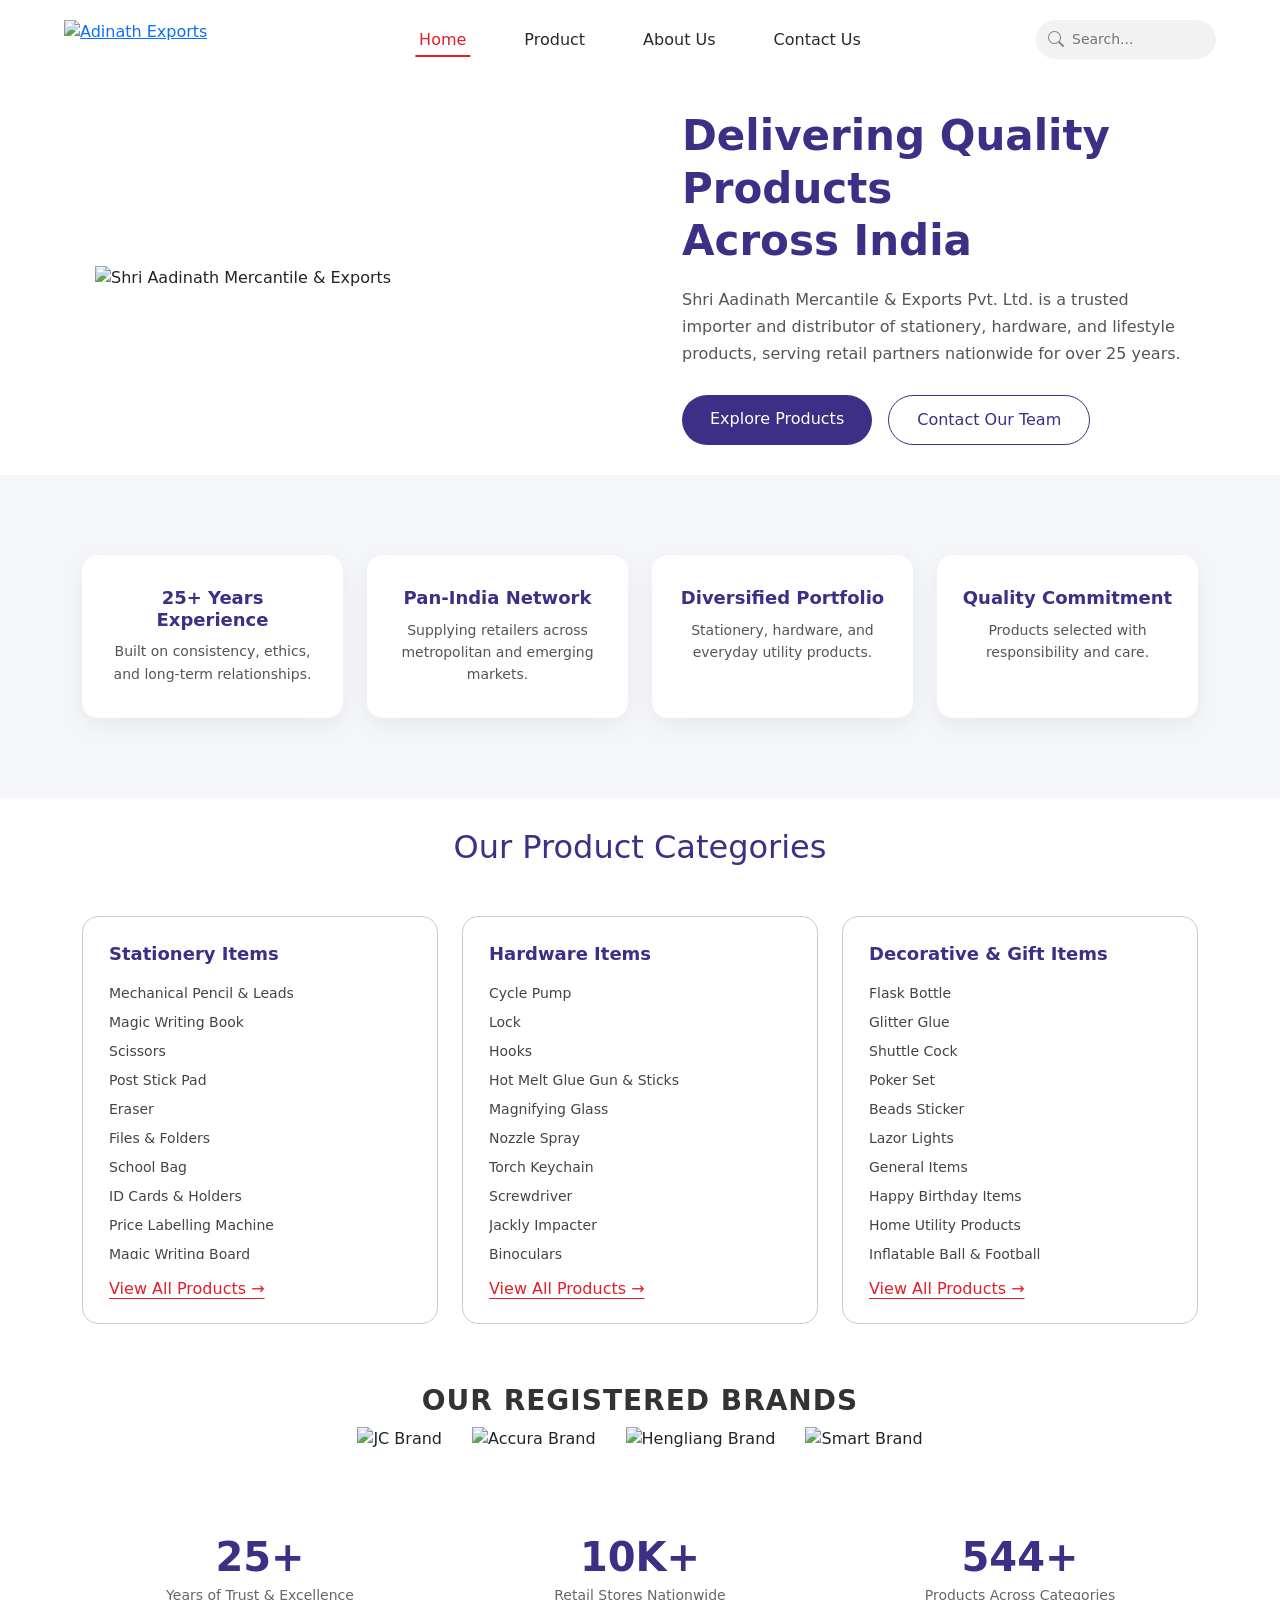
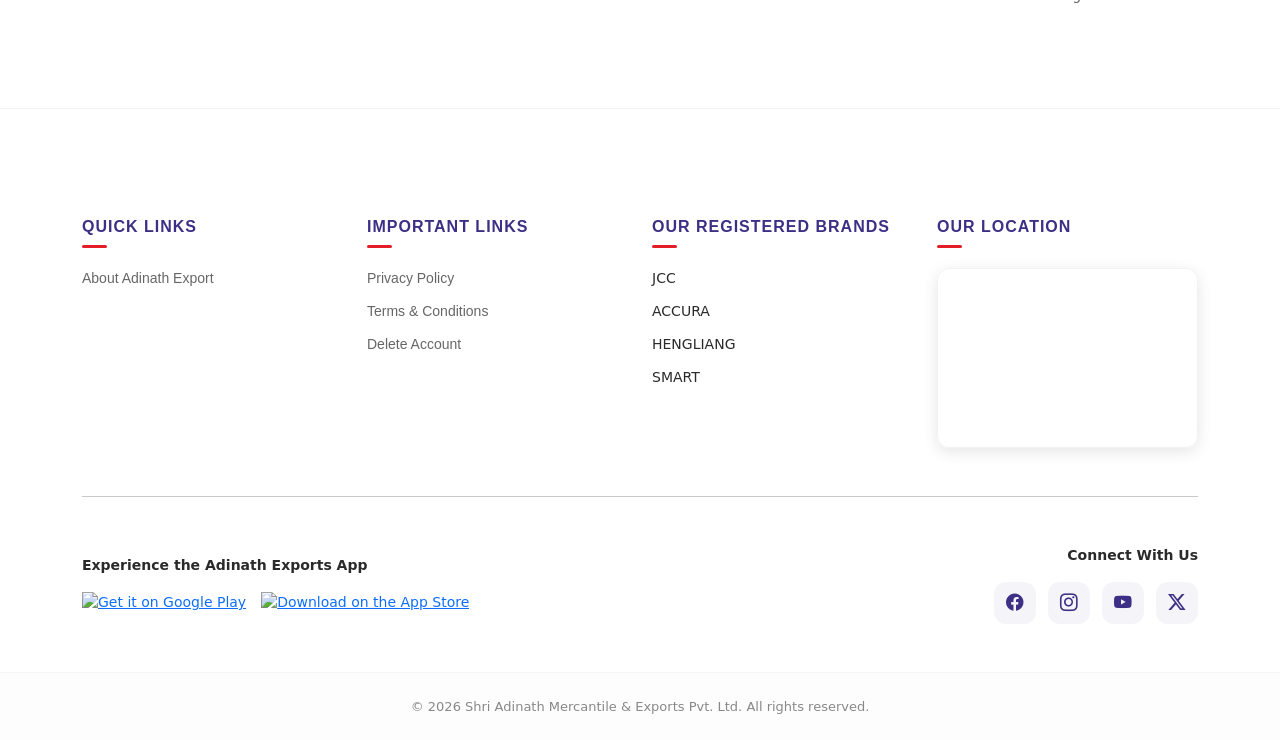
==== index.html @ 2acdf308 "Add files via upload" ====
<!DOCTYPE html>
<html lang="en">
<head>
  <meta charset="UTF-8">
  <meta name="viewport" content="width=device-width, initial-scale=1">
  <title>Shri Adinath Mercantile & Exports Pvt. Ltd. | Premium Apparel & Fabric Exports</title>
  <meta name="description" content="Shri Adinath Mercantile & Exports Pvt. Ltd. is a leading exporter of premium apparel, fabrics, and textiles. Discover our registered brands like JCC, ACCURA, and more.">
  <meta name="keywords" content="Adinath Exports, Textile Exporter, Premium Apparel, Fabrics, JCC, ACCURA, Apparel Export India">
  
  <!-- Open Graph / Facebook -->
  <meta property="og:type" content="website">
  <meta property="og:url" content="https://adinathexports.com/">
  <meta property="og:title" content="Shri Adinath Mercantile & Exports Pvt. Ltd.">
  <meta property="og:description" content="Leading exporter of premium apparel and fabrics. Discover our quality registered brands.">
  <meta property="og:image" content="https://is1-ssl.mzstatic.com/image/thumb/Purple221/v4/af/8e/77/af8e77d0-ebf9-2d97-1d49-61bb8e4cad84/AppIcon-0-0-1x_U007emarketing-0-8-0-85-220.png/200x200ia-75.webp">

  <!-- Bootstrap -->
  <link href="https://cdn.jsdelivr.net/npm/bootstrap@5.3.3/dist/css/bootstrap.min.css" rel="stylesheet">
  <link href="https://cdn.jsdelivr.net/npm/bootstrap-icons/font/bootstrap-icons.css" rel="stylesheet">

  <!-- Custom CSS -->
    <link rel="stylesheet" href="css/footer.css">
    <link rel="stylesheet" href="css/navbar.css">
    <link rel="stylesheet" href="css/style.css">

    <link rel="shortcut icon" href="https://is1-ssl.mzstatic.com/image/thumb/Purple221/v4/af/8e/77/af8e77d0-ebf9-2d97-1d49-61bb8e4cad84/AppIcon-0-0-1x_U007emarketing-0-8-0-85-220.png/200x200ia-75.webp" type="image/x-icon">
</head>

<body>

<!-- ================= Futuristic Navbar ================= -->
<header class="futuristic-nav-wrapper">
    <nav class="navbar-pill">
        <!-- Logo -->
        <a class="nav-brand-pill" href="index.html">
            <img src="assets/logo.png" alt="Adinath Exports">
        </a>

        <!-- Desktop Menu -->
        <ul class="nav-links-pill d-none d-lg-flex">
            <li><a href="index.html" class="nav-link-item">Home</a></li>
            <li><a href="product.html" class="nav-link-item">Product</a></li>
            <li><a href="about.html" class="nav-link-item">About Us</a></li>
            <li><a href="contact-us.html" class="nav-link-item">Contact Us</a></li>
        </ul>

        <!-- Right Side -->
        <div class="nav-right-wrap">
            <div class="nav-search-pill d-none d-lg-block">
                <i class="bi bi-search"></i>
                <input type="text" id="searchInput" placeholder="Search..." onkeyup="searchProducts()">
            </div>
            <button class="mobile-toggle-btn" id="mobileNavToggle">
                <i class="bi bi-list"></i>
            </button>
        </div>
    </nav>
</header>

<!-- Mobile Overlay Menu -->
<div class="mobile-nav-overlay" id="mobileNavOverlay">
    <button class="close-mobile-nav" id="closeMobileNav">&times;</button>
    <ul class="mobile-nav-links">
        <li><a href="index.html">Home</a></li>
        <li><a href="product.html">Product</a></li>
        <li><a href="about.html">About Us</a></li>
        <li><a href="contact-us.html">Contact Us</a></li>
    </ul>
</div>

<!-- Extra spacer for the navbar -->
<div style="height: 80px;"></div>

<!-- ================= HOME : HERO ================= -->
<section class="home-hero paddingtop">
    <div class="container ">
      <div class="row align-items-center gy-4">

        <!-- LEFT : IMAGE -->
        <div class="col-12 col-lg-6">
          <div class="hero-visual">
            <img
              src="./assets/Banner1.jpeg"
              alt="Shri Aadinath Mercantile & Exports"
              class="hero-image"
            >
          </div>
        </div>

        <!-- RIGHT : TEXT -->
        <div class="col-12 col-lg-6">
          <div class="hero-content">
            <h1 class="hero-title">
              Delivering Quality Products<br>
              Across India
            </h1>

            <p class="hero-subtitle">
              Shri Aadinath Mercantile & Exports Pvt. Ltd. is a trusted importer
              and distributor of stationery, hardware, and lifestyle products,
              serving retail partners nationwide for over 25 years.
            </p>

            <div class="hero-actions">
              <a href="product.html" class="btn-primary">Explore Products</a>
              <a href="contact-us.html" class="btn-secondary">Contact Our Team</a>
            </div>
          </div>
        </div>

      </div>
    </div>
  </section>

<!-- ================= WHY CHOOSE US ================= -->
<section class="home-pillars">
  <div class="container">
    <div class="row g-4 text-center">

      <div class="col-12 col-md-6 col-lg-3">
        <div class="pillar-card">
          <h3>25+ Years Experience</h3>
          <p>Built on consistency, ethics, and long-term relationships.</p>
        </div>
      </div>

      <div class="col-12 col-md-6 col-lg-3">
        <div class="pillar-card">
          <h3>Pan-India Network</h3>
          <p>Supplying retailers across metropolitan and emerging markets.</p>
        </div>
      </div>

      <div class="col-12 col-md-6 col-lg-3">
        <div class="pillar-card">
          <h3>Diversified Portfolio</h3>
          <p>Stationery, hardware, and everyday utility products.</p>
        </div>
      </div>

      <div class="col-12 col-md-6 col-lg-3">
        <div class="pillar-card">
          <h3>Quality Commitment</h3>
          <p>Products selected with responsibility and care.</p>
        </div>
      </div>

    </div>
  </div>
</section>

<!-- ================= PRODUCT CATEGORIES ================= -->
<section class="home-categories padding-top-bottom">
  <div class="container ">
    <h2 class="section-title">Our Product Categories</h2>

    <div class="row g-4">

      <!-- Stationery -->
      <div class="col-12 col-md-4">
        <div class="category-card">
          <h3>Stationery Items</h3>

          <ul class="category-list">
            <li>Mechanical Pencil & Leads</li>
            <li>Magic Writing Book</li>
            <li>Scissors</li>
            <li>Post Stick Pad</li>
            <li>Eraser</li>
            <li>Files & Folders</li>
            <li>School Bag</li>
            <li>ID Cards & Holders</li>
            <li>Price Labelling Machine</li>
            <li>Magic Writing Board</li>
            <li>Pen Stand</li>
            <li>Marker Pen</li>
            <li>Pens</li>
            <li>Pouch Items</li>
            <li>Project Items</li>
            <li>Coloring Items</li>
            <li>Sharpeners</li>
            <li>Cutter Items</li>
            <li>Tapes</li>
            <li>Correction Pen & Tape</li>
            <li>Highlighter Pen</li>
            <li>Compass</li>
            <li>Scale & Rulers</li>
            <li>Diary</li>
            <li>Binder Clip</li>
            <li>Finger Counter</li>
            <li>Magnet Compass Box</li>
          </ul>

          <a href="product.html" class="view-link">View All Products →</a>
        </div>
      </div>

      <!-- Hardware -->
      <div class="col-12 col-md-4">
        <div class="category-card">
          <h3>Hardware Items</h3>

          <ul class="category-list">
            <li>Cycle Pump</li>
            <li>Lock</li>
            <li>Hooks</li>
            <li>Hot Melt Glue Gun & Sticks</li>
            <li>Magnifying Glass</li>
            <li>Nozzle Spray</li>
            <li>Torch Keychain</li>
            <li>Screwdriver</li>
            <li>Jackly Impacter</li>
            <li>Binoculars</li>
          </ul>

          <a href="product.html" class="view-link">View All Products →</a>
        </div>
      </div>

      <!-- Decorative -->
      <div class="col-12 col-md-4">
        <div class="category-card">
          <h3>Decorative & Gift Items</h3>

          <ul class="category-list">
            <li>Flask Bottle</li>
            <li>Glitter Glue</li>
            <li>Shuttle Cock</li>
            <li>Poker Set</li>
            <li>Beads Sticker</li>
            <li>Lazor Lights</li>
            <li>General Items</li>
            <li>Happy Birthday Items</li>
            <li>Home Utility Products</li>
            <li>Inflatable Ball & Football</li>
            <li>Laundry Bags</li>
            <li>Grooming & Beauty Items</li>
            <li>Wall Stickers</li>
            <li>Moti Pin</li>
            <li>Nail Cutters</li>
            <li>Razor</li>
            <li>Curly Ribbon</li>
            <li>Tooth Pick</li>
            <li>Round Clip</li>
            <li>Art & Craft Items</li>
            <li>Gift Wrapping Paper & Roll</li>
            <li>Potli</li>
            <li>Sticker</li>
            <li>Sipper Bottle</li>
          </ul>

          <a href="product.html" class="view-link">View All Products →</a>
        </div>
      </div>

    </div>
  </div>
</section>

<!-- ================= BRANDS SECTION ================= -->
<section class="home-brands">
  <div class="container text-center">

    <h2 class="brands-title" style="margin-bottom: 10px;">OUR REGISTERED BRANDS</h2>

    <div class="brands-row">
      <img src="assets/brands/JCC.jpeg" alt="JC Brand">
      <img src="assets/brands/accura.png" alt="Accura Brand">
      <img src="assets/brands/HL.png" alt="Hengliang Brand">
      <img src="assets/brands/smart.png" alt="Smart Brand">
    </div>

  </div>
</section>

<!-- ================= IMPACT ================= -->
<section class="home-impact">
  <div class="container">
    <div class="row text-center g-4">

      <div class="col-12 col-md-4">
        <div class="impact-card">
          <h3>25+</h3>
          <p>Years of Trust & Excellence</p>
        </div>
      </div>

      <div class="col-12 col-md-4">
        <div class="impact-card">
          <h3>10K+</h3>
          <p>Retail Stores Nationwide</p>
        </div>
      </div>

      <div class="col-12 col-md-4">
        <div class="impact-card">
          <h3>1000+</h3>
          <p>Products Across Categories</p>
        </div>
      </div>

    </div>
  </div>
</section>

<!-- ================= Common Footer ================= -->
    <footer class="site-footer mt-5">
      <div class="container py-4 py-md-5">
        <div class="row gy-4 gy-md-5">

          <!-- Quick Links -->
          <div class="col-lg-3 col-md-6">
            <h6 class="footer-title">Quick Links</h6>
            <ul class="footer-links">
              <li><a href="about.html">About Adinath Export</a></li>
            </ul>
          </div>

          <!-- Important Links -->
          <div class="col-lg-3 col-md-6">
            <h6 class="footer-title">Important Links</h6>
            <ul class="footer-links">
              <li><a href="privacy-policy.html">Privacy Policy</a></li>
              <li><a href="terms-and-conditions.html">Terms & Conditions</a></li>
              <li><a href="delete-account.html">Delete Account</a></li>
            </ul>
          </div>

          <!-- Registered Brands -->
          <div class="col-lg-3 col-md-6">
            <h6 class="footer-title">Our Registered Brands</h6>
            <ul class="footer-links">
              <li>JCC</li>
              <li>ACCURA</li>
              <li>HENGLIANG</li>
              <li>SMART</li>
            </ul>
          </div>

          <!-- Google Map -->
          <div class="col-lg-3 col-md-6">
            <h6 class="footer-title">Our Location</h6>
            <div class="map-responsive">
              <iframe
                src="https://www.google.com/maps/embed?pb=!1m18!1m12!1m3!1d3773.5616093061044!2d72.83063687418081!3d18.950789055893306!2m3!1f0!2f0!3f0!3m2!1i1024!2i768!4f13.1!3m3!1m2!1s0x3be7ce23902a4e11%3A0x49a48bdf273b6c0a!2sSHRI%20AADINATH%20MERCANTILE%20%26%20EXPORTS%20PVT%20LTD!5e0!3m2!1sen!2sin!4v1767275908336!5m2!1sen!2sin"
                loading="lazy"
                allowfullscreen
                referrerpolicy="no-referrer-when-downgrade">
              </iframe>
            </div>
          </div>

        </div>

        <!-- App & Social side by side on desktop -->
        <hr class="my-4 my-md-5 opacity-10">
        <div class="row align-items-center gy-4 justify-content-between">
          <!-- App Download Section -->
          <div class="col-md-6 col-lg-5">
            <p class="footer-app-text mb-3 fw-semibold text-indigo">Experience the Adinath Exports App</p>
            <div class="app-buttons mb-0">
              <a href="https://play.google.com/store/apps/details?id=app.sam&hl=en_IN"
                target="_blank"
                rel="noopener noreferrer"
                aria-label="Download Adinath Exports App from Google Play">
                <img src="https://upload.wikimedia.org/wikipedia/commons/7/78/Google_Play_Store_badge_EN.svg"
                  alt="Get it on Google Play">
              </a>

              <a href="https://apps.apple.com/in/app/aadinath-exports/id6476626373"
                target="_blank"
                rel="noopener noreferrer"
                aria-label="Download Adinath Exports App from Apple App Store">
                <img src="https://developer.apple.com/assets/elements/badges/download-on-the-app-store.svg"
                  alt="Download on the App Store">
              </a>
            </div>
          </div>

          <!-- Social Media Section -->
          <div class="col-md-6 col-lg-4 text-md-end">
            <p class="mb-3 fw-semibold text-indigo">Connect With Us</p>
            <div class="social-icons justify-content-md-end">
              <a href="#" aria-label="Facebook"><i class="bi bi-facebook"></i></a>
              <a href="#" aria-label="Instagram"><i class="bi bi-instagram"></i></a>
              <a href="#" aria-label="YouTube"><i class="bi bi-youtube"></i></a>
              <a href="#" aria-label="Twitter"><i class="bi bi-twitter-x"></i></a>
            </div>
          </div>
        </div>
      </div>

      <!-- Footer Bottom -->
      <div class="footer-bottom text-center py-3 py-md-4">
        <div class="container">
          <p class="mb-0">&copy; <span id="year"></span> Shri Adinath Mercantile & Exports Pvt. Ltd. All rights reserved.</p>
        </div>
      </div>
    </footer>

<script src="https://cdn.jsdelivr.net/npm/bootstrap@5.3.3/dist/js/bootstrap.bundle.min.js"></script>
<script src="js/common.js" defer></script>
<script src="js/navbar.js" defer></script>
<script src="js/footer.js" defer></script>
<script src="js/script.js" defer></script>
<script src="js/loader.js" defer></script>
</body>
</html>
---- css/footer.css ----
/* ===== Color Palette ===== */
:root{
  --crimson:#E31E27;
  --indigo:#3D2F85;
  --charcoal:#2A2A2A;
  --silver:#C7CAD6;
  --offwhite:#F5F6FA;
}

/* ===== Scrollbar ===== */
::-webkit-scrollbar {
  width: 10px;
}
::-webkit-scrollbar-track {
  background: #f4f6f8;
}
::-webkit-scrollbar-thumb {
  background: linear-gradient(180deg, #1f3c88, #4a6cf7);
  border-radius: 10px;
}
::-webkit-scrollbar-thumb:hover {
  background: linear-gradient(180deg, #162c6e, #364fc7);
}
* {
  scrollbar-width: thin;
  scrollbar-color: #4a6cf7 #f4f6f8;
}

/* ===== Footer ===== */
.site-footer {
  background: #fff; /* Switch to clean white for more premium look */
  color: var(--charcoal);
  border-top: 1px solid rgba(0,0,0,0.05);
  font-size: 14px;
  padding-top: 60px;
}

.footer-title {
  font-family: 'Poppins', sans-serif;
  font-weight: 600;
  font-size: 1rem;
  color: var(--indigo);
  margin-bottom: 20px;
  position: relative;
  text-transform: uppercase;
  letter-spacing: 1px;
}

@media (max-width: 991px) {
  .footer-title {
    text-align: center;
  }
  .footer-title::after {
    margin: 8px auto 0; /* Center the red underline on mobile */
  }
}

.footer-title::after {
  content: "";
  width: 25px;
  height: 3px;
  background: var(--crimson, #E31E27);
  display: block;
  margin-top: 8px;
  border-radius: 2px;
}

.footer-links {
  list-style: none;
  padding: 0;
  margin: 0;
}

@media (max-width: 991px) {
  .footer-links {
    text-align: center;
  }
}

.footer-links li {
  margin-bottom: 12px;
}

.footer-links a {
  text-decoration: none;
  color: #666;
  font-family: 'Poppins', sans-serif;
  font-weight: 400;
  transition: all 0.3s ease;
  display: inline-block;
}

.footer-links a:hover {
  color: var(--crimson);
  transform: translateX(5px);
}

/* Map */
.map-responsive {
  position: relative;
  width: 100%;
  height: 180px;
  overflow: hidden;
  border-radius: 12px;
  box-shadow: 0 5px 15px rgba(0,0,0,0.05);
  border: 1px solid rgba(0,0,0,0.03);
  touch-action: manipulation;
}

.map-responsive iframe {
  position: absolute;
  inset: 0;
  width: 100%;
  height: 100%;
  border: 0;
  pointer-events: auto;
}

/* App Buttons */
.app-buttons {
  display: flex;
  gap: 15px;
}

@media (max-width: 991px) {
  .app-buttons {
    justify-content: center;
  }
  .footer-app-text {
    text-align: center;
  }
}

.app-buttons a {
  display: inline-block;
}

.app-buttons img {
  height: 42px;
  object-fit: contain;
}

/* Social Icons */
.social-icons {
  display: flex;
  gap: 12px;
  justify-content: flex-end;
}

.social-icons a {
  display: inline-flex;
  align-items: center;
  justify-content: center;
  width: 42px;
  height: 42px;
  border-radius: 12px;
  background: rgba(61, 47, 133, 0.05);
  color: var(--indigo);
  text-decoration: none;
  font-size: 1.1rem;
  transition: all 0.3s ease;
}

.social-icons a:hover {
  background: var(--indigo);
  color: #fff;
  transform: translateY(-3px);
  box-shadow: 0 5px 15px rgba(61, 47, 133, 0.2);
}

/* Footer Bottom */
.footer-bottom {
  background: #fdfdfd;
  color: #888;
  font-size: 13px;
  border-top: 1px solid rgba(0,0,0,0.03);
}

@media (max-width: 991px) {
  .social-icons {
    justify-content: center;
  }
  .site-footer {
    text-align: center;
  }
  .info-details {
    text-align: center;
  }
}

/* ===== Mobile Search FAB ===== */
#mobileSearchFab {
    position: fixed;
    bottom: 30px;
    right: 25px;
    width: 50px; /* Maintained the smaller size */
    height: 50px;
    background: linear-gradient(135deg, var(--indigo), #5a49b8);
    color: white;
    border-radius: 50%;
    display: none; /* Hidden by default */
    align-items: center;
    justify-content: center;
    font-size: 20px;
    box-shadow: 0 8px 25px rgba(61, 47, 133, 0.4);
    cursor: pointer;
    z-index: 2020;
    transition: all 0.4s cubic-bezier(0.175, 0.885, 0.32, 1.275);
    border: 2px solid rgba(255, 255, 255, 0.1);
}

#mobileSearchFab::after {
    content: '';
    position: absolute;
    width: 100%;
    height: 100%;
    border-radius: 50%;
    background: var(--indigo);
    opacity: 0.4;
    animation: fabPulse 2s infinite;
    z-index: -1;
}

@keyframes fabPulse {
    0% { transform: scale(1); opacity: 0.4; }
    100% { transform: scale(1.6); opacity: 0; }
}

/* ===== Search Overlay ===== */
#mobileSearchOverlay {
    position: fixed;
    top: 0;
    left: 0;
    width: 100%;
    height: 100%;
    background: rgba(15, 12, 41, 0.85);
    backdrop-filter: blur(20px);
    -webkit-backdrop-filter: blur(20px);
    z-index: 2100;
    display: flex;
    align-items: center;
    justify-content: center;
    opacity: 0;
    visibility: hidden;
    transition: all 0.5s cubic-bezier(0.4, 0, 0.2, 1);
}

#mobileSearchOverlay.active {
    opacity: 1;
    visibility: visible;
}

.search-container {
    width: 100%;
    max-width: 600px;
    padding: 40px 20px;
    text-align: center;
    position: relative;
    transform: translateY(30px);
    transition: transform 0.5s cubic-bezier(0.4, 0, 0.2, 1);
}

#mobileSearchOverlay.active .search-container {
    transform: translateY(0);
}

#closeSearchOverlay {
    position: absolute;
    top: -80px;
    right: 20px;
    font-size: 32px;
    opacity: 0.8;
    color: white;
    background: transparent;
    border: none;
    transition: transform 0.3s ease;
}

#closeSearchOverlay:hover {
    transform: rotate(90deg);
    opacity: 1;
}

.search-box input {
    width: 100%;
    background: transparent;
    border: none;
    border-bottom: 2px solid rgba(255, 255, 255, 0.2);
    color: white;
    font-size: 2.2rem;
    font-weight: 300;
    padding: 15px 0;
    outline: none;
    text-align: center;
    transition: border-bottom-color 0.4s ease;
}

.search-box input:focus {
    border-bottom-color: var(--crimson);
}

.search-box input::placeholder {
    color: rgba(255, 255, 255, 0.2);
}

.search-hint {
    color: rgba(255, 255, 255, 0.5);
    margin-top: 20px;
    font-size: 0.9rem;
    letter-spacing: 1px;
    text-transform: uppercase;
    opacity: 0;
    transform: translateY(10px);
    transition: all 0.5s ease 0.3s;
}

#mobileSearchOverlay.active .search-hint {
    opacity: 1;
    transform: translateY(0);
}

/* Show FAB only on mobile */
@media (max-width: 991px) {
    #mobileSearchFab {
        display: flex;
    }
}
---- css/navbar.css ----
/* Futuristic Glassmorphism Navbar */
:root {
  --nav-height: 80px;
  --nav-pill-bg: rgba(255, 255, 255, 0.75);
  --nav-pill-blur: 15px;
  --nav-text: var(--charcoal);
  --nav-active: var(--crimson);
  --nav-border: rgba(255, 255, 255, 0.3);
  --nav-shadow: 0 8px 32px rgba(31, 38, 135, 0.07);
}

/* Navbar Wrapper (Sticky/Fixed) */
.futuristic-nav-wrapper {
  position: fixed;
  top: 0;
  left: 0;
  width: 100%;
  z-index: 2000;
  transition: all 0.4s cubic-bezier(0.4, 0, 0.2, 1);
}

.scrolled .futuristic-nav-wrapper {
  box-shadow: var(--nav-shadow);
}

/* Full Width Container */
.navbar-pill {
  width: 100%;
  background: var(--nav-pill-bg);
  backdrop-filter: blur(var(--nav-pill-blur));
  -webkit-backdrop-filter: blur(var(--nav-pill-blur));
  border-bottom: 1px solid var(--nav-border);
  height: var(--nav-height);
  display: flex;
  justify-content: space-between;
  align-items: center;
  padding: 0 5%;
  transition: all 0.4s ease;
}

.scrolled .navbar-pill {
  background: rgba(255, 255, 255, 0.95);
  height: 60px;
}

.nav-brand-pill {
  flex: 1;
  display: flex;
  justify-content: flex-start;
}

.nav-brand-pill img {
  height: 40px;
  transition: height 0.3s ease;
}

.scrolled .nav-brand-pill img {
  height: 35px;
}

.nav-links-pill {
  display: flex;
  gap: 50px;
  list-style: none;
  margin: 0;
  padding: 0;
  flex: 0 1 auto;
}

.nav-link-item {
  position: relative;
  color: var(--nav-text);
  font-weight: 500;
  padding: 8px 4px;
  text-decoration: none;
  transition: color 0.3s ease;
}

.nav-link-item:hover,
.nav-link-item.active {
  color: var(--nav-active);
}

.nav-link-item::after {
  content: '';
  position: absolute;
  bottom: 0;
  left: 50%;
  width: 0;
  height: 2px;
  background: var(--nav-active);
  transition: all 0.3s ease;
  transform: translateX(-50%);
}

.nav-link-item.active::after {
  width: 100%;
}

/* Search Box (Desktop) */
.nav-right-wrap {
    flex: 1;
    display: flex;
    justify-content: flex-end;
}

.nav-search-pill {
    position: relative;
}

.nav-search-pill input {
    background: rgba(0, 0, 0, 0.05);
    border: 1px solid transparent;
    border-radius: 30px;
    padding: 8px 15px 8px 35px;
    font-size: 14px;
    width: 180px;
    transition: all 0.3s ease;
}

.nav-search-pill input:focus {
    width: 240px;
    background: #fff;
    border-color: var(--indigo);
    outline: none;
    box-shadow: 0 0 0 4px rgba(61, 47, 133, 0.1);
}

.nav-search-pill i {
    position: absolute;
    left: 12px;
    top: 50%;
    transform: translateY(-50%);
    color: #888;
    pointer-events: none;
}

/* Mobile Toggle */
.mobile-toggle-btn {
  display: none;
  background: none;
  border: none;
  font-size: 24px;
  color: var(--indigo);
  cursor: pointer;
}

/* Mobile Menu Base */
@media (max-width: 991px) {
  .nav-links-pill, .nav-search-pill {
    display: none;
  }
  
  .mobile-toggle-btn {
    display: block;
  }
  
  .navbar-pill {
    justify-content: space-between;
  }
}

/* Mobile Menu Overlay */
.mobile-nav-overlay {
  position: fixed;
  top: 0;
  right: -100%;
  width: 100%;
  height: 100vh;
  background: rgba(255, 255, 255, 0.98);
  backdrop-filter: blur(20px);
  z-index: 3000;
  display: flex;
  flex-direction: column;
  align-items: center;
  justify-content: center;
  transition: right 0.5s cubic-bezier(0.4, 0, 0.2, 1);
}

.mobile-nav-overlay.open {
  right: 0;
}

.mobile-nav-links {
  list-style: none;
  padding: 0;
  text-align: center;
}

.mobile-nav-links li {
  margin: 25px 0;
}

.mobile-nav-links a {
  font-size: 24px;
  font-weight: 600;
  color: var(--indigo);
  text-decoration: none;
  transition: color 0.3s ease;
}

.mobile-nav-links a:hover,
.mobile-nav-links a.active {
  color: var(--crimson);
}

.close-mobile-nav {
  position: absolute;
  top: 30px;
  right: 30px;
  font-size: 30px;
  background: none;
  border: none;
  color: var(--charcoal);
  cursor: pointer;
}
---- css/style.css ----
:root {
  --crimson: #E31E27;
  --indigo: #3D2F85;
  --charcoal: #2A2A2A;
  --silver: #C7CAD6;
  --offwhite: #F5F6FA;
}

/* ================= HOME HERO ================= */
.home-hero {
  padding: 110px 0;
  background: #ffffff;
}

/* LEFT IMAGE */
.hero-visual {
  display: flex;
  justify-content: center;
  align-items: center;
}

.hero-image {
  width: 100%;
  max-width: 520px;
  height: auto;
  object-fit: contain;
}

/* RIGHT CONTENT */
.hero-content {
  padding-left: 30px;
}

.hero-title {
  font-size: 42px;
  font-weight: 600;
  color: var(--indigo);
  margin-bottom: 18px;
  line-height: 1.25;
}

.hero-subtitle {
  font-size: 16px;
  color: #555;
  line-height: 1.7;
  max-width: 520px;
}

.hero-actions {
  margin-top: 28px;
  display: flex;
  gap: 16px;
  flex-wrap: wrap;
}

/* BUTTONS */
.btn-primary {
  background: var(--indigo);
  color: #ffffff;
  padding: 12px 28px;
  border-radius: 30px;
  text-decoration: none;
  font-weight: 500;
  transition: background 0.3s ease;
}

.btn-primary:hover {
  background: #2f2468;
}

.btn-secondary {
  border: 1.5px solid var(--indigo);
  color: var(--indigo);
  padding: 12px 28px;
  border-radius: 30px;
  text-decoration: none;
  font-weight: 500;
  transition: all 0.3s ease;
}

.btn-secondary:hover {
  background: var(--indigo);
  color: #ffffff;
}

/* ================= RESPONSIVE ================= */
@media (max-width: 992px) {
  .hero-content {
    padding-left: 0;
    text-align: center;
  }

  .hero-actions {
    justify-content: center;
  }

  .hero-subtitle {
    margin-left: auto;
    margin-right: auto;
  }
}

@media (max-width: 576px) {
  .hero-title {
    font-size: 32px;
  }
}

.paddingtop{padding-top:30px;
padding-bottom: 30px;}

/* ================= WHY CHOOSE US ================= */
.home-pillars {
  padding: 80px 0;
  background: var(--offwhite);
}

.pillar-card {
  background: #ffffff;
  padding: 32px 24px;
  border-radius: 16px;
  height: 100%;
  transition: transform 0.3s ease, box-shadow 0.3s ease;
  box-shadow: 0 8px 24px rgba(0, 0, 0, 0.06);
}

.pillar-card h3 {
  font-size: 18px;
  font-weight: 600;
  color: var(--indigo);
  margin-bottom: 10px;
}

.pillar-card p {
  font-size: 14px;
  color: #555;
  line-height: 1.6;
  margin: 0;
}

/* Subtle hover (professional, not flashy) */
.pillar-card:hover {
  transform: translateY(-6px);
  box-shadow: 0 14px 34px rgba(61, 47, 133, 0.15);
}

/* ================= RESPONSIVE ================= */
@media (max-width: 576px) {
  .home-pillars {
    padding: 60px 0;
  }

  .pillar-card {
    padding: 26px 20px;
  }
}

/* ================= PRODUCT CATEGORIES ================= */
.home-categories {
  padding: 90px 0;
  background: #ffffff;
}

.section-title {
  text-align: center;
  font-size: 32px;
  color: var(--indigo);
  margin-bottom: 50px;
}

/* Category card */
.category-card {
  border: 1px solid var(--silver);
  border-radius: 16px;
  padding: 26px 26px 22px;
  height: 100%;                /* SAME HEIGHT */
  display: flex;
  flex-direction: column;
  transition: box-shadow 0.3s ease, transform 0.3s ease;
}

.category-card:hover {
  transform: translateY(-4px);
  box-shadow: 0 12px 30px rgba(61, 47, 133, 0.15);
}

.category-card h3 {
  font-size: 18px;
  font-weight: 600;
  color: var(--indigo);
  margin-bottom: 14px;
}

/* Scrollable list */
.category-list {
  list-style: none;
  padding-left: 0;
  margin: 0 0 18px;
  overflow-y: auto;           /* SCROLL INSIDE */
  flex-grow: 1;               /* FILL SPACE */
  max-height: 280px;
}

.category-list li {
  font-size: 14px;
  color: #444;
  padding: 4px 0;
}

/* Custom scrollbar (matches your site) */
.category-list::-webkit-scrollbar {
  width: 6px;
}

.category-list::-webkit-scrollbar-thumb {
  background: var(--silver);
  border-radius: 10px;
}

/* View link */
.view-link {
  font-weight: 500;
  color: var(--crimson);
  text-decoration: underline;
  text-underline-offset: 4px;
  transition: color 0.3s ease, text-decoration-color 0.3s ease;
}

/* HOVER UNDERLINE COLOR CHANGE */
.view-link:hover {
  color: var(--indigo);
  text-decoration-color: var(--indigo);
}

.padding-top-bottom{
    padding-top: 30px;
    padding-bottom: 30px;
}

/* ================= BRANDS SECTION ================= */
.home-brands {
  padding: 30px 0;
  background: #ffffff;
}

/* Title */
.brands-title {
  font-size: 28px;
  font-weight: 600;
  color: #333;
  letter-spacing: 1px;
  margin-bottom: 50px;
  text-transform: uppercase;
}

/* Logo Row */
.brands-row {
  display: flex;
  justify-content: center;
  align-items: center;
  gap: 30px;
  flex-wrap: wrap;
}

/* Logos */
.brands-row img {
  max-height: 200px;
  max-width: 180px;
  width: auto;
  height: auto;
  object-fit: contain;
  transition: transform 0.3s ease, opacity 0.3s ease;
}

/* Professional hover effect for brands */
.brands-row img:hover {
  transform: scale(1.1);
  opacity: 1;
  filter: drop-shadow(0 4px 8px rgba(0,0,0,0.1));
}

/* ================= RESPONSIVE ================= */
@media (max-width: 768px) {
  .brands-row {
    gap: 40px;
  }

  .brands-row img {
    max-height: 70px;
    max-width: 150px;
  }
}

@media (max-width: 480px) {
  .brands-title {
    font-size: 22px;
  }

  .brands-row {
    gap: 30px;
  }

  .brands-row img {
    max-height: 60px;
    max-width: 130px;
  }
}


/* ================= IMPACT ================= */
.home-impact {
  padding: 30px 0;
  background: #ffffff;
}

.impact-card {
  padding: 24px 16px;
  border-radius: 14px;
  transition: transform 0.25s ease, box-shadow 0.25s ease;
}

.impact-card h3 {
  font-size: 40px;
  font-weight: 600;
  color: var(--indigo);
  margin-bottom: 6px;
  line-height: 1.1;
}

.impact-card p {
  font-size: 14px;
  color: #666;
  margin: 0;
}

/* Modern Map Styling */
.map-responsive {
    overflow: hidden;
    border-radius: 12px;
    box-shadow: 0 4px 15px rgba(0,0,0,0.1);
    border: 1px solid rgba(0,0,0,0.05);
}

.map-responsive iframe {
    transition: transform 0.5s ease;
}

.map-responsive:hover iframe {
    transform: scale(1.02);
}

/* Subtle hover (depth without distraction) */
.impact-card:hover {
  transform: translateY(-4px);
  box-shadow: 0 12px 28px rgba(61, 47, 133, 0.15);
}

/* ================= RESPONSIVE ================= */
@media (max-width: 576px) {
  .impact-card h3 {
    font-size: 34px;
  }
}
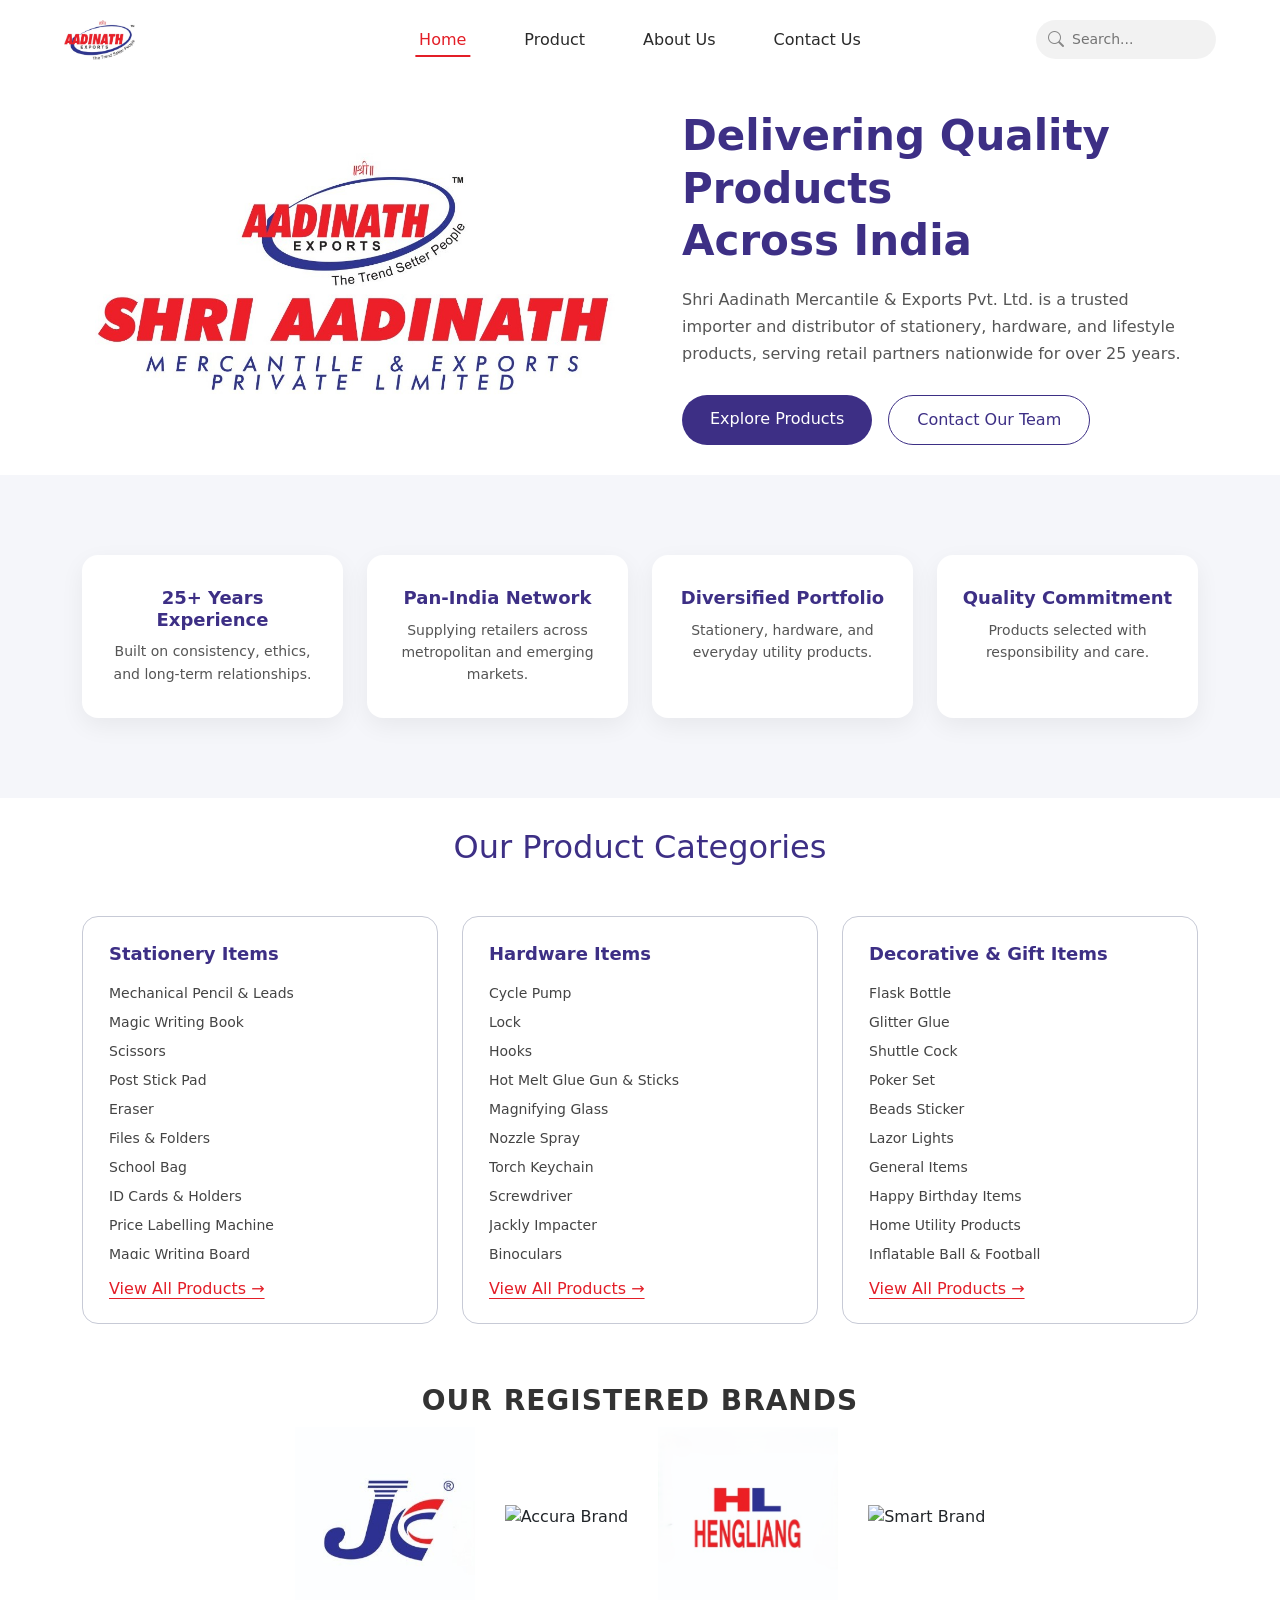
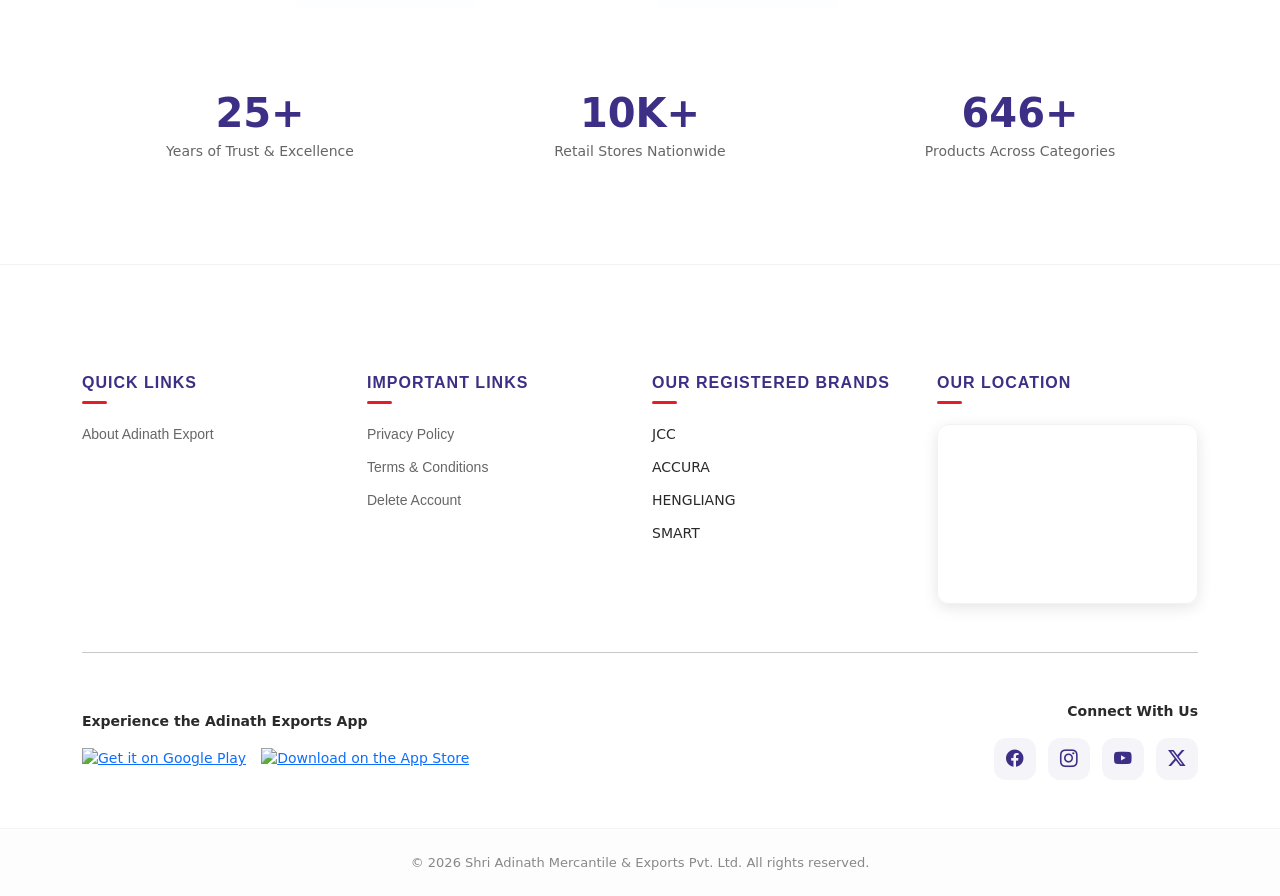
==== commit 19cebda4: "Update index.html" ====
--- a/index.html
+++ b/index.html
@@ -404,5 +404,9 @@
 <script src="js/footer.js" defer></script>
 <script src="js/script.js" defer></script>
 <script src="js/loader.js" defer></script>
+<script>
+  window.va = window.va || function () { (window.vaq = window.vaq || []).push(arguments); };
+</script>
+<script defer src="/_vercel/insights/script.js"></script>
 </body>
 </html>
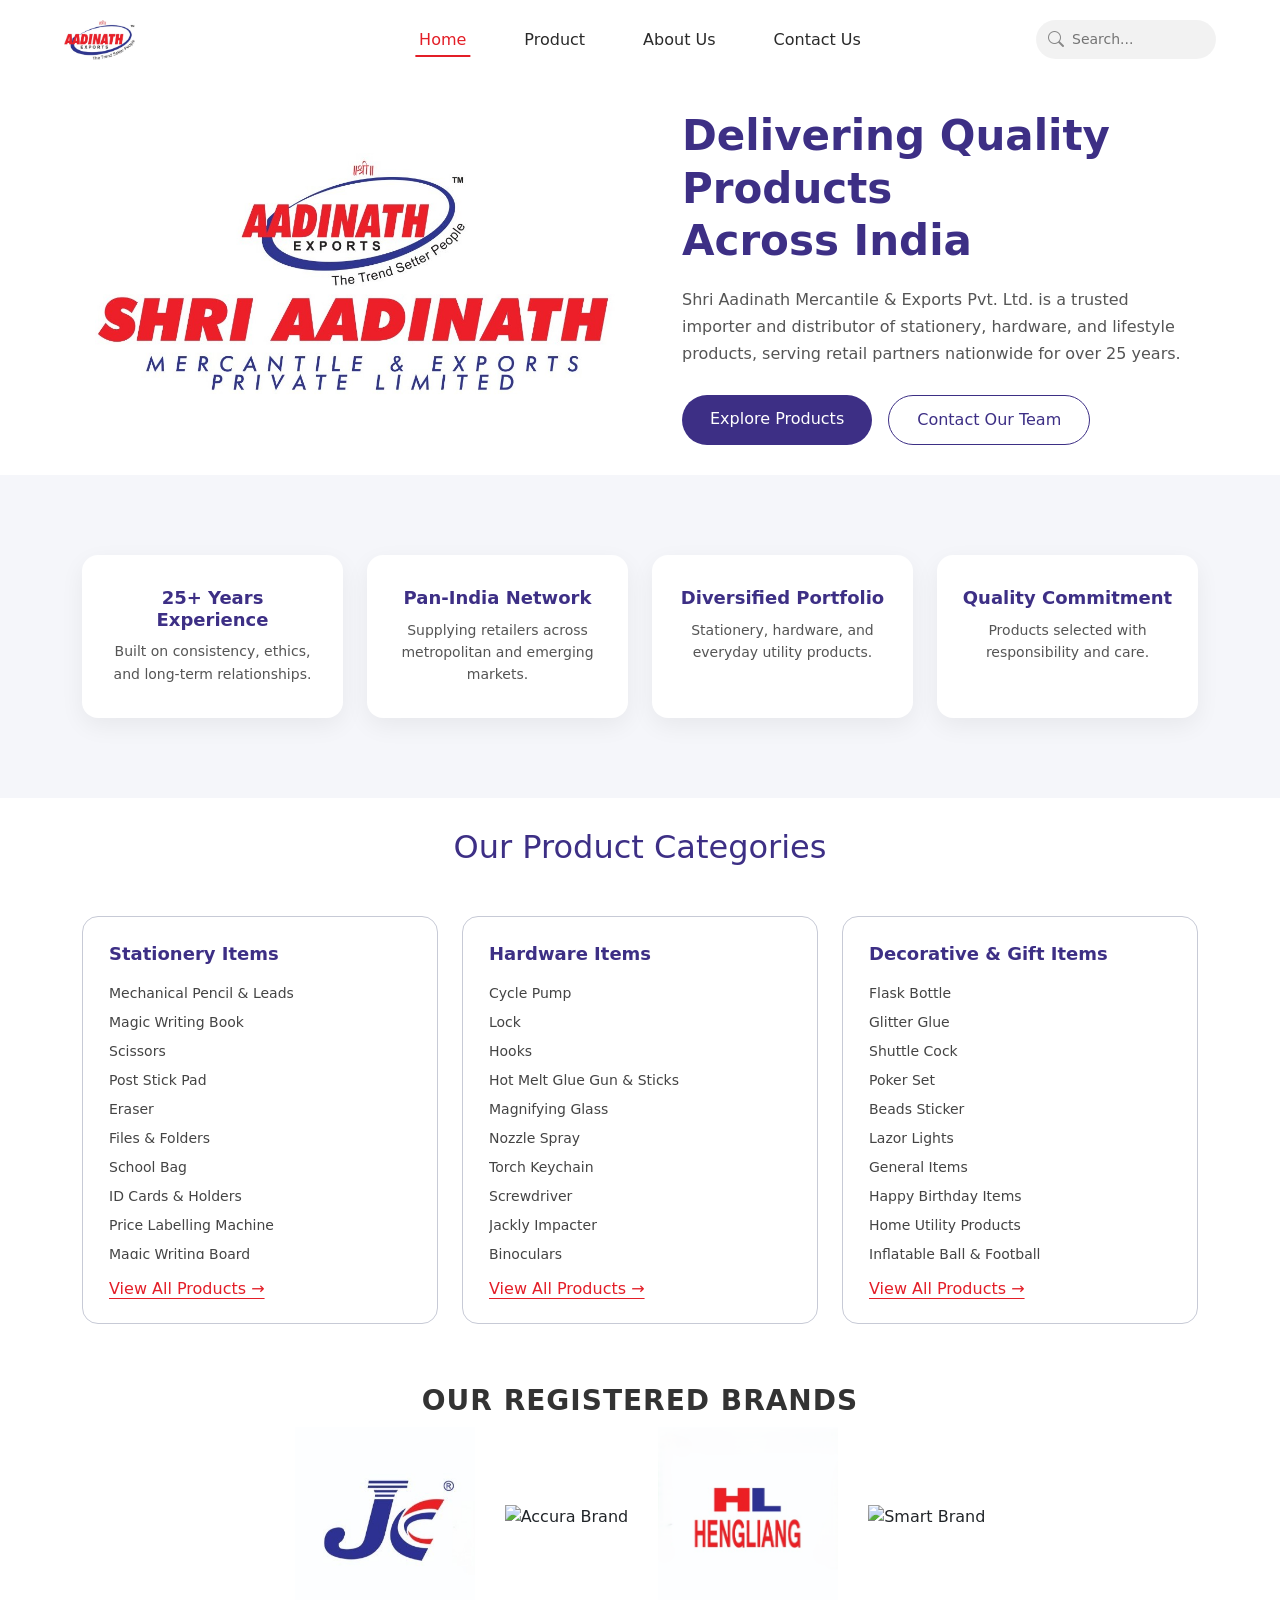
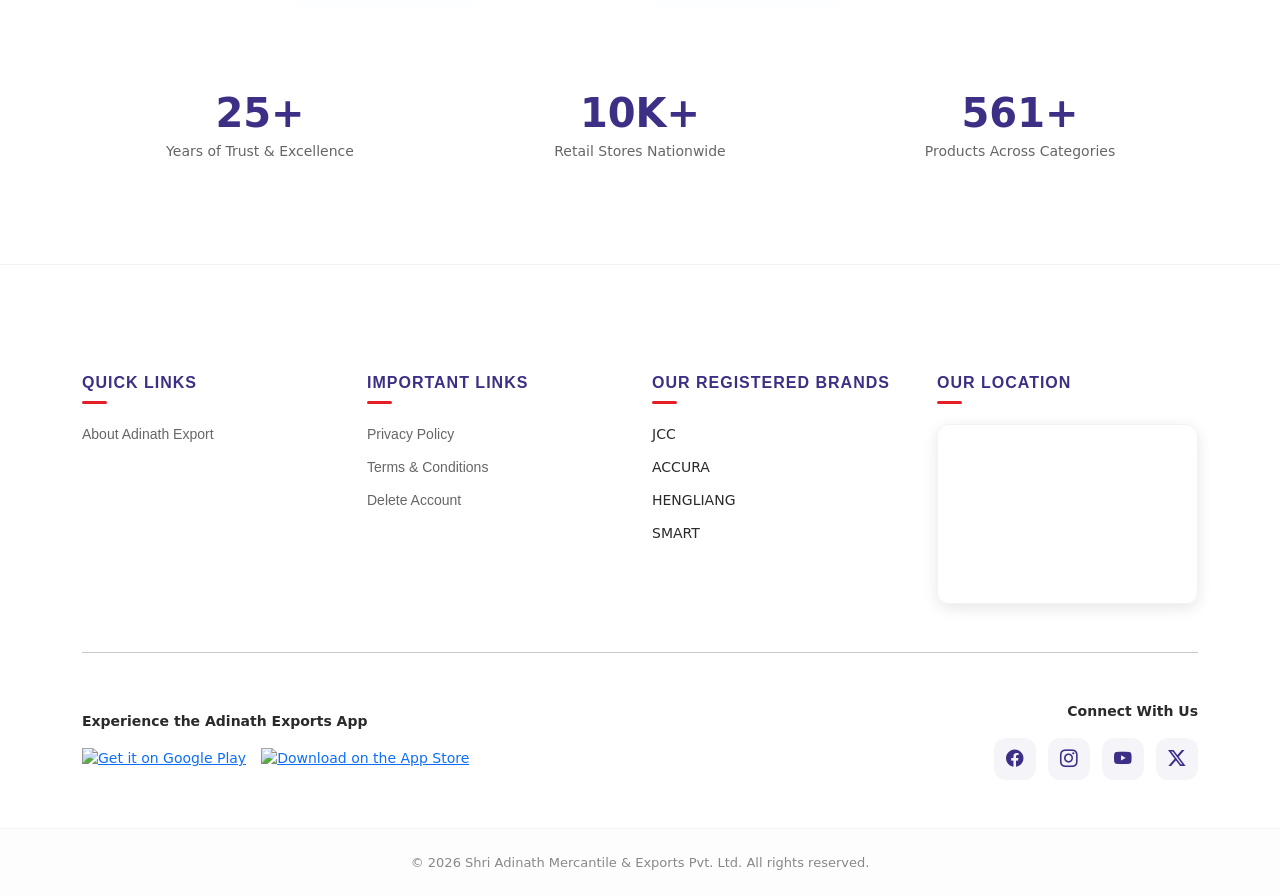
==== commit 05820596: "Add files via upload" ====
--- a/index.html
+++ b/index.html
@@ -66,6 +66,17 @@
         <li><a href="about.html">About Us</a></li>
         <li><a href="contact-us.html">Contact Us</a></li>
     </ul>
+</div>
+
+<!-- Mobile Floating Search -->
+<div class="mobile-search-fab-container d-lg-none">
+    <button class="mobile-search-fab" id="mobileSearchFab" aria-label="Search">
+        <i class="bi bi-search"></i>
+    </button>
+    <div class="mobile-search-input-wrapper" id="mobileSearchWrapper">
+        <input type="text" id="mobileSearchInput" placeholder="Search products...">
+        <button class="close-mobile-search" id="closeMobileSearch"><i class="bi bi-x"></i></button>
+    </div>
 </div>
 
 <!-- Extra spacer for the navbar -->
@@ -264,10 +275,10 @@
     <h2 class="brands-title" style="margin-bottom: 10px;">OUR REGISTERED BRANDS</h2>
 
     <div class="brands-row">
-      <img src="assets/brands/JCC.jpeg" alt="JC Brand">
-      <img src="assets/brands/accura.png" alt="Accura Brand">
-      <img src="assets/brands/HL.png" alt="Hengliang Brand">
-      <img src="assets/brands/smart.png" alt="Smart Brand">
+      <img src="assets/brands/JCC.jpeg" alt="JC Brand" loading="lazy">
+      <img src="assets/brands/accura.png" alt="Accura Brand" loading="lazy">
+      <img src="assets/brands/HL.png" alt="Hengliang Brand" loading="lazy">
+      <img src="assets/brands/smart.png" alt="Smart Brand" loading="lazy">
     </div>
 
   </div>
@@ -364,7 +375,7 @@
                 rel="noopener noreferrer"
                 aria-label="Download Adinath Exports App from Google Play">
                 <img src="https://upload.wikimedia.org/wikipedia/commons/7/78/Google_Play_Store_badge_EN.svg"
-                  alt="Get it on Google Play">
+                  alt="Get it on Google Play" loading="lazy">
               </a>
 
               <a href="https://apps.apple.com/in/app/aadinath-exports/id6476626373"
@@ -372,7 +383,7 @@
                 rel="noopener noreferrer"
                 aria-label="Download Adinath Exports App from Apple App Store">
                 <img src="https://developer.apple.com/assets/elements/badges/download-on-the-app-store.svg"
-                  alt="Download on the App Store">
+                  alt="Download on the App Store" loading="lazy">
               </a>
             </div>
           </div>
--- a/css/navbar.css
+++ b/css/navbar.css
@@ -214,3 +214,76 @@
   color: var(--charcoal);
   cursor: pointer;
 }
+
+/* Mobile Floating Search Button */
+.mobile-search-fab-container {
+    position: fixed;
+    bottom: 25px;
+    right: 25px;
+    z-index: 1000;
+}
+
+.mobile-search-fab {
+    width: 60px;
+    height: 60px;
+    border-radius: 50%;
+    background: var(--crimson, #ff4d4d);
+    color: white;
+    font-size: 24px;
+    border: none;
+    box-shadow: 0 4px 15px rgba(255, 77, 77, 0.4);
+    display: flex;
+    justify-content: center;
+    align-items: center;
+    cursor: pointer;
+    transition: transform 0.3s ease, background 0.3s ease;
+    z-index: 1001;
+    position: relative;
+}
+
+.mobile-search-fab:active {
+    transform: scale(0.95);
+}
+
+.mobile-search-input-wrapper {
+    position: absolute;
+    bottom: 70px;
+    right: 0;
+    width: 250px;
+    background: white;
+    border-radius: 30px;
+    padding: 5px 15px;
+    box-shadow: 0 4px 20px rgba(0, 0, 0, 0.15);
+    display: flex;
+    align-items: center;
+    opacity: 0;
+    visibility: hidden;
+    transform: translateY(20px) scale(0.9);
+    transition: all 0.3s cubic-bezier(0.175, 0.885, 0.32, 1.275);
+    transform-origin: bottom right;
+    z-index: 1000;
+}
+
+.mobile-search-input-wrapper.active {
+    opacity: 1;
+    visibility: visible;
+    transform: translateY(0) scale(1);
+}
+
+.mobile-search-input-wrapper input {
+    flex: 1;
+    border: none;
+    outline: none;
+    padding: 10px 5px;
+    font-size: 16px;
+    background: transparent;
+}
+
+.close-mobile-search {
+    background: transparent;
+    border: none;
+    color: #888;
+    font-size: 24px;
+    cursor: pointer;
+    padding: 0 0 0 10px;
+}
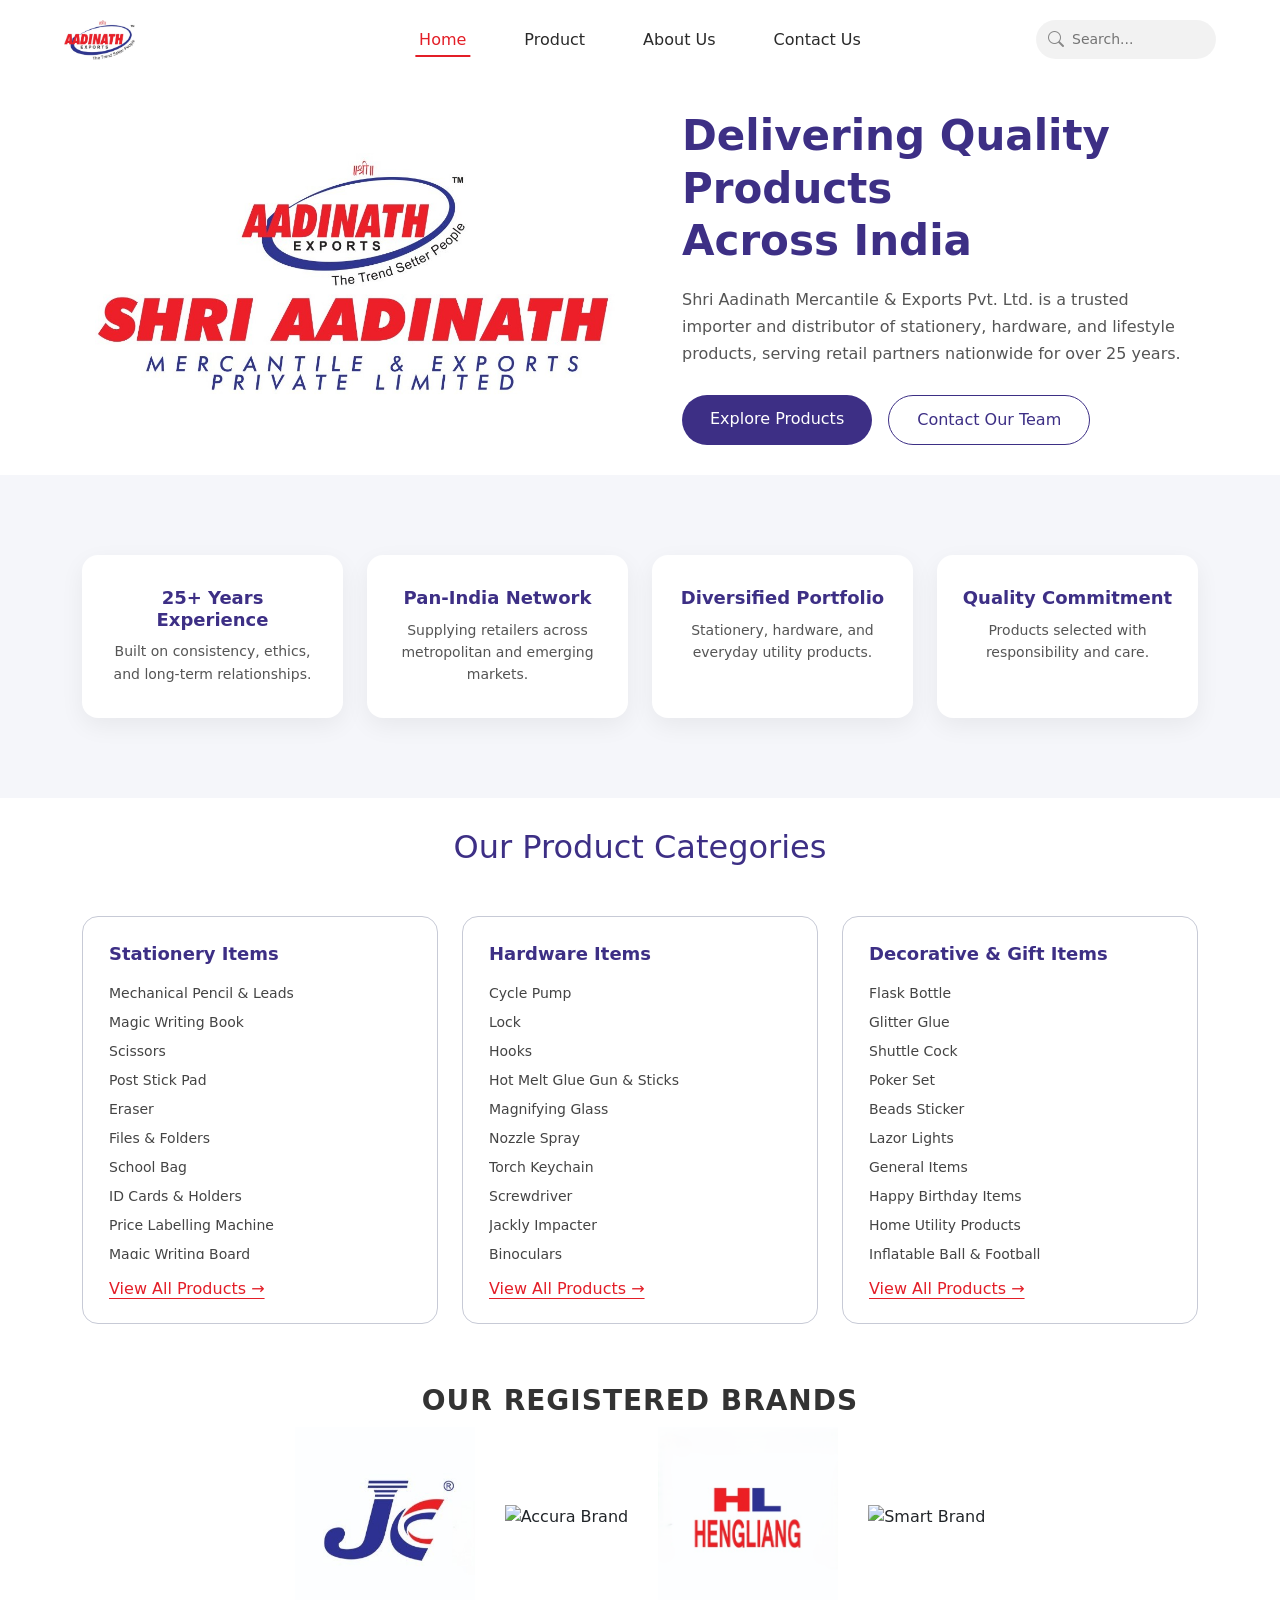
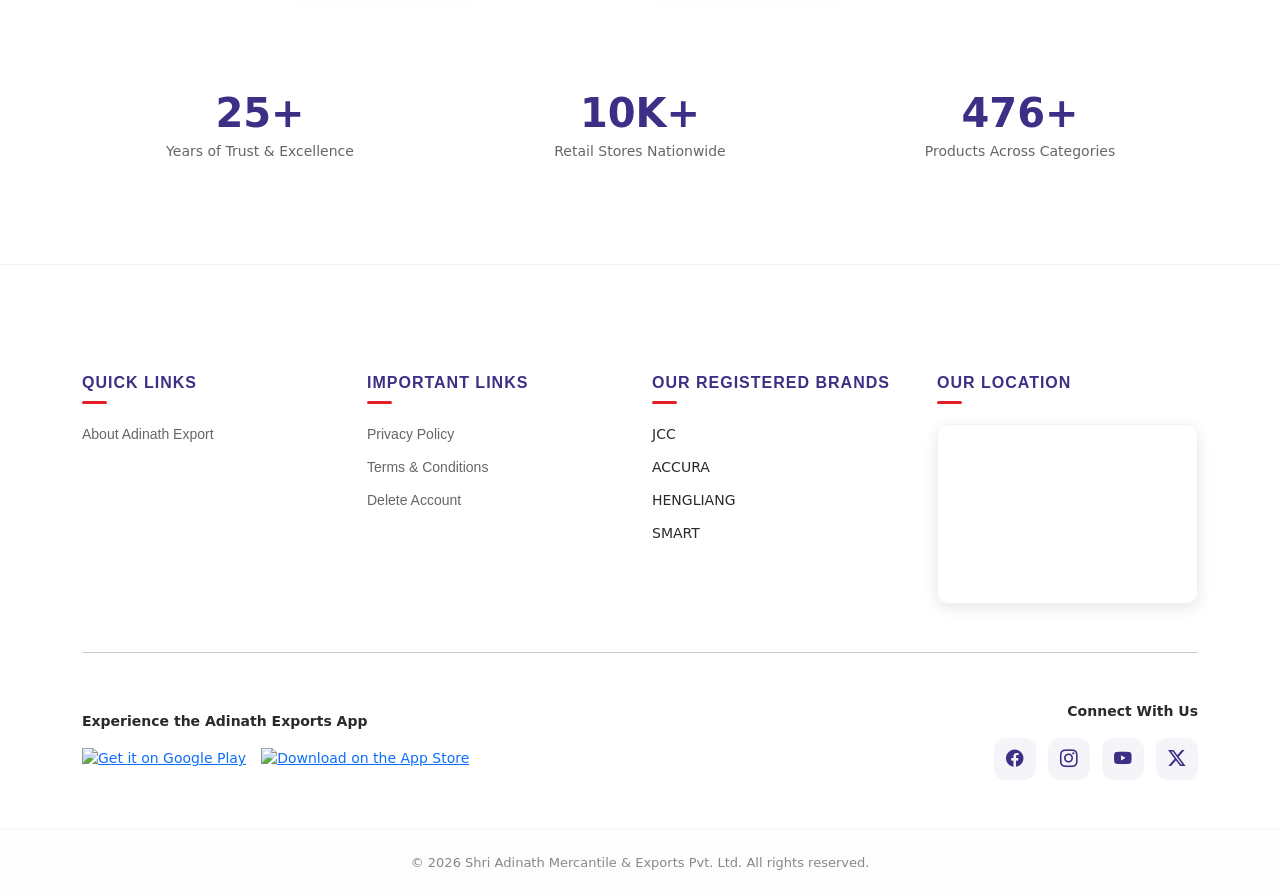
==== commit a16f8a68: "Update index.html" ====
--- a/index.html
+++ b/index.html
@@ -275,10 +275,10 @@
     <h2 class="brands-title" style="margin-bottom: 10px;">OUR REGISTERED BRANDS</h2>
 
     <div class="brands-row">
-      <img src="assets/brands/JCC.jpeg" alt="JC Brand" loading="lazy">
-      <img src="assets/brands/accura.png" alt="Accura Brand" loading="lazy">
-      <img src="assets/brands/HL.png" alt="Hengliang Brand" loading="lazy">
-      <img src="assets/brands/smart.png" alt="Smart Brand" loading="lazy">
+      <img src="assets/brands/JCC.jpeg" alt="JC Brand">
+      <img src="assets/brands/accura.png" alt="Accura Brand">
+      <img src="assets/brands/HL.png" alt="Hengliang Brand" >
+      <img src="assets/brands/smart.png" alt="Smart Brand" >
     </div>
 
   </div>
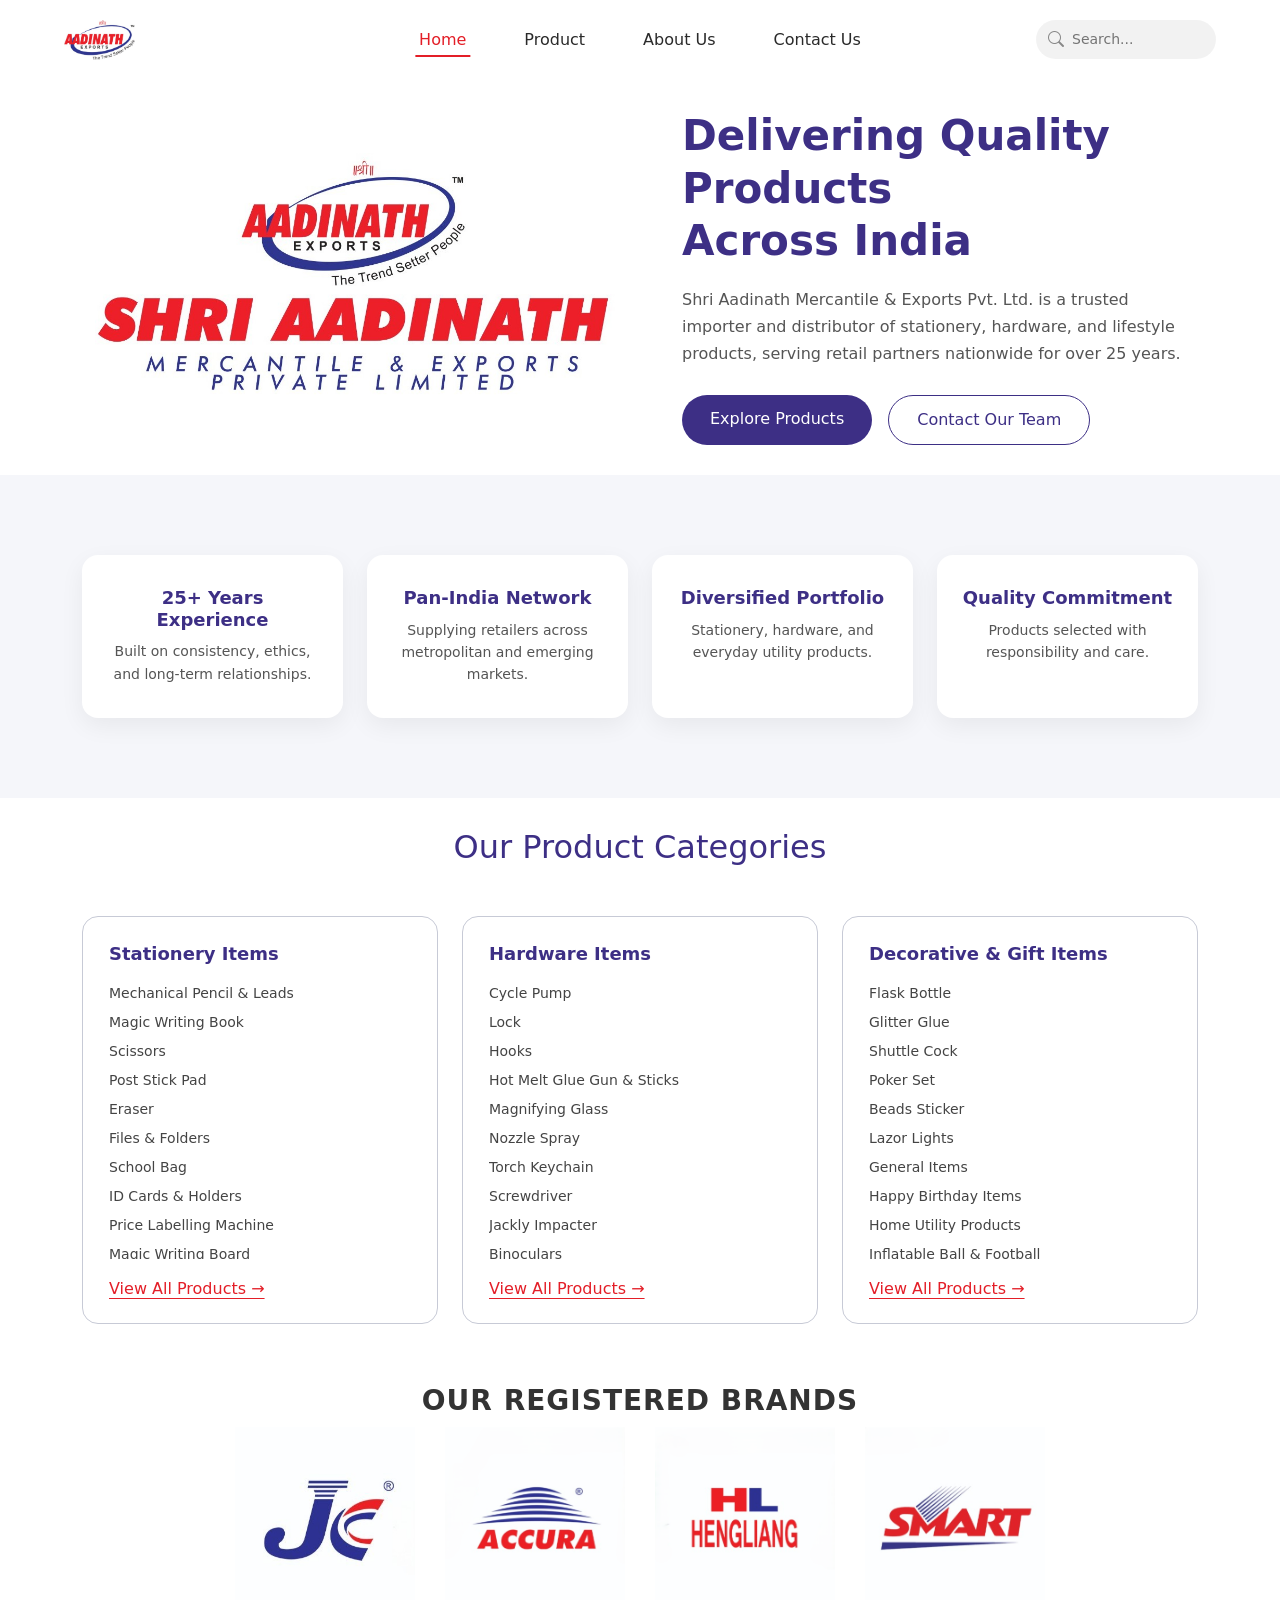
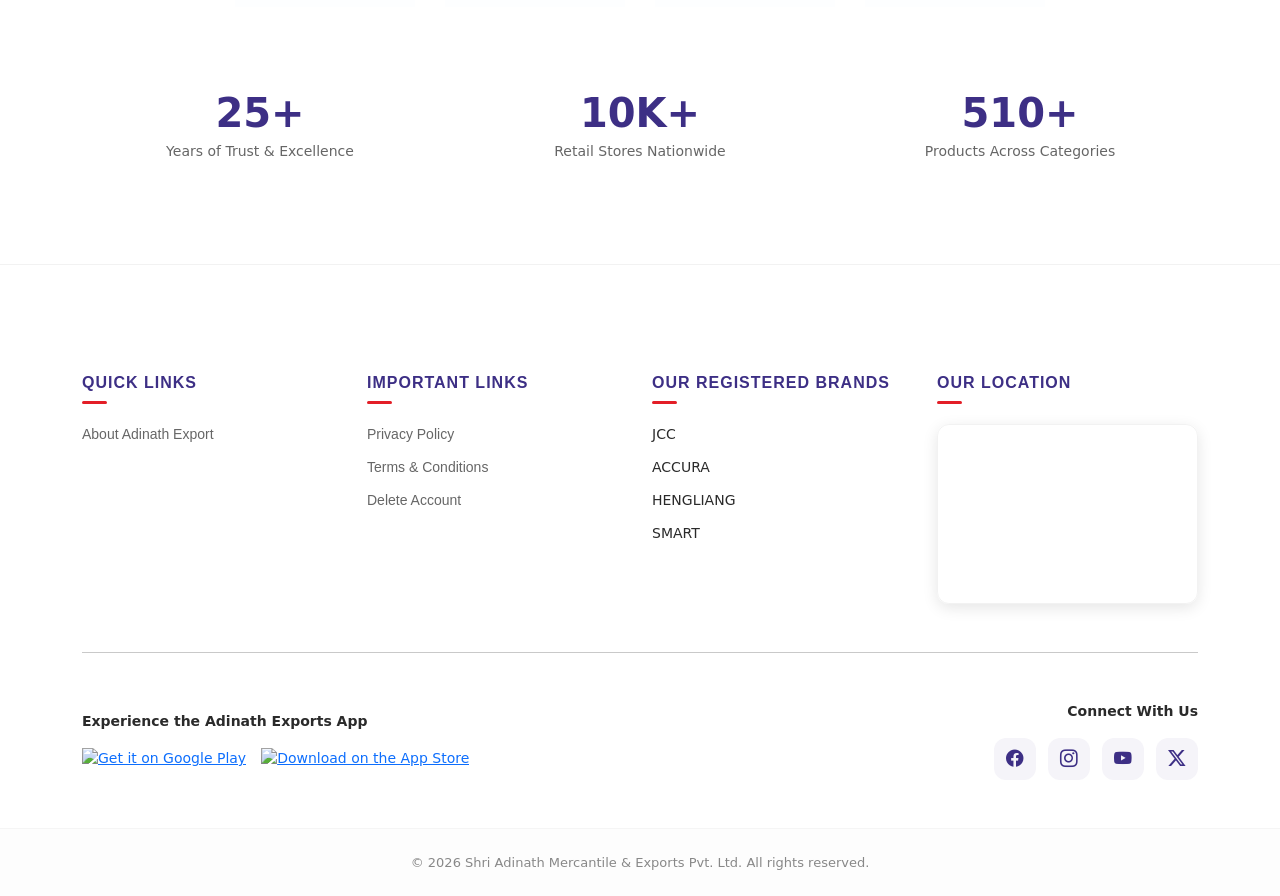
==== commit f2250e16: "Update print statement from 'Hello' to 'Goodbye'" ====
--- a/index.html
+++ b/index.html
@@ -275,10 +275,10 @@
     <h2 class="brands-title" style="margin-bottom: 10px;">OUR REGISTERED BRANDS</h2>
 
     <div class="brands-row">
-      <img src="assets/brands/JCC.jpeg" alt="JC Brand">
-      <img src="assets/brands/accura.png" alt="Accura Brand">
-      <img src="assets/brands/HL.png" alt="Hengliang Brand" >
-      <img src="assets/brands/smart.png" alt="Smart Brand" >
+      <img src="assets/brands/JCC.jpeg" alt="JC Brand" loading="lazy">
+      <img src="assets/brands/Accura.png" alt="Accura Brand" loading="lazy">
+      <img src="assets/brands/HL.png" alt="Hengliang Brand" loading="lazy">
+      <img src="assets/brands/Smart.png" alt="Smart Brand" loading="lazy">
     </div>
 
   </div>
